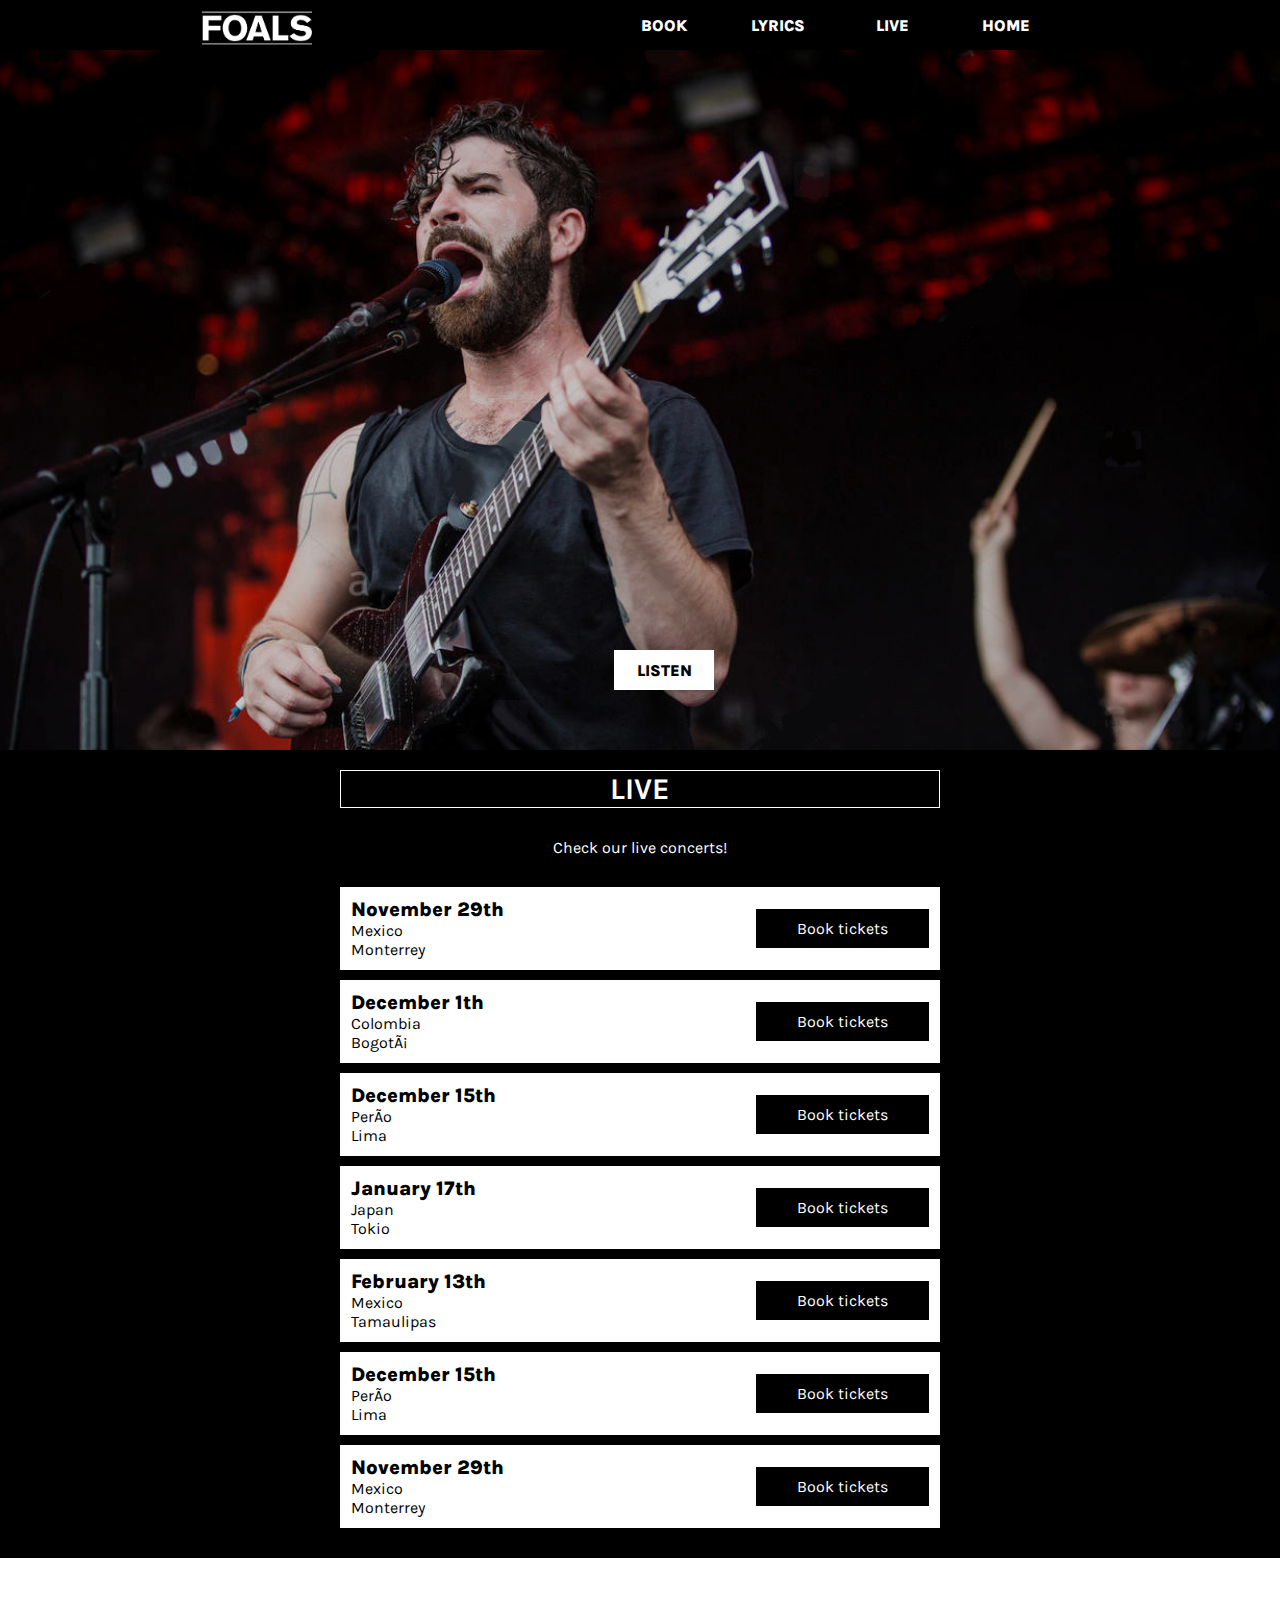
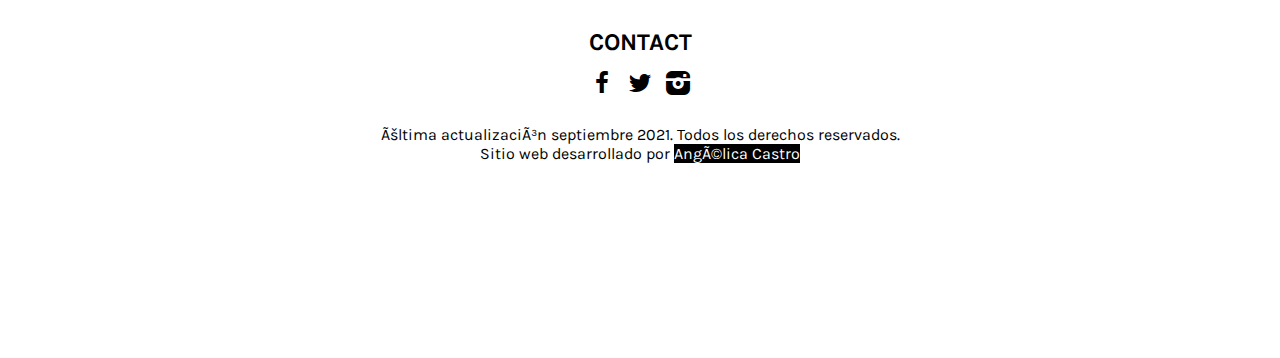
==== live.html @ 8b5d0751 "Upload all files" ====
<html>
    <head>
        <meta name="charset" content="UTF-8">
        <meta name="Description" content="Foals is a european indie rock band formed by Yannis Philippakis, Jack Bevan, Jimmy Smith y Edwin Congreave. Currently, they have released 6 albums, the most recent one called Everything Not Saved Will Be Lost - Part 2.">
        <meta name="Keywords" content="foals, uk, band, indie, rock, Transgressive, Records, subpop, Yannis, Philippakis">
        <meta name="viewport" content="width=device-width, user-scalable=no, maximum-scale=1, minimum-scale=1">
        <title>Live</title>
        <link rel="stylesheet" href="css/styles.css">
        <link rel="stylesheet" href="css/fontello.css">
    </head>
    <body>
        <nav>

            <a href="index.html"><img src="img/white_logo.png"></a> <!-- LOGO -->
            
            <!-- HAMBURGER -->
            <input type="checkbox" id="toggler"> 
            <label for="toggler" class="label">&#9776;</label>
            <!-- / HAMBURGER -->

            <!-- SIDEBAR -->
                <ul class="sidebar">
                    <li><a href="index.html">Home</a></li>
                    <li><a href="live.html">Live</a></li>
                    <li><a href="#">Lyrics</a></li>
                    <li><a href="booking.html">Book</a></li>
                </ul>
            <!-- / SIDEBAR -->
        </nav>

        <!-- BANNER -->
        <header>
            <!--IMAGEN EN EL CSS-->
            <div class="header-btn"><a href="https://open.spotify.com/artist/6FQqZYVfTNQ1pCqfkwVFEa" target="_blank">Listen</a></div>
        </header>
        <!-- / BANNER -->

        <!-- LIVE -->
        <div class="main-content-container">

            <h1>Live</h1>

            <p class="live-description">Check our live concerts!</p>

            <!-- CONCERTS -->
            <div class="live-item">
                <p class="live-item-date">November 29th</p>
                <p>Mexico</p>
                <p>Monterrey</p>
                <div class="live-btn"><a href="#">Book tickets</a></div>
            </div>

            <div class="live-item">
                <p class="live-item-date">December 1th</p>
                <p>Colombia</p>
                <p>Bogotá</p>
                <div class="live-btn"><a href="#">Book tickets</a></div>
            </div>

            <div class="live-item">
                <p class="live-item-date">December 15th</p>
                <p>Perú</p>
                <p>Lima</p>
                <div class="live-btn"><a href="#">Book tickets</a></div>
            </div>

            <div class="live-item">
                <p class="live-item-date">January 17th</p>
                <p>Japan</p>
                <p>Tokio</p>
                <div class="live-btn"><a href="#">Book tickets</a></div>
            </div>

            <div class="live-item">
                <p class="live-item-date">February 13th</p>
                <p>Mexico</p>
                <p>Tamaulipas</p>
                <div class="live-btn"><a href="#">Book tickets</a></div>
            </div>

            <div class="live-item">
                <p class="live-item-date">December 15th</p>
                <p>Perú</p>
                <p>Lima</p>
                <div class="live-btn"><a href="#">Book tickets</a></div>
            </div>

            <div class="live-item">
                <p class="live-item-date">November 29th</p>
                <p>Mexico</p>
                <p>Monterrey</p>
                <div class="live-btn"><a href="#">Book tickets</a></div>
            </div>

            <!-- / CONCERTS -->

        </div> 
        <!-- / LIVE -->

        <!-- FOOTER -->
        <div class="footer">

            <!-- ICONS -->
            <div class="footer-contact">
                <h2>Contact</h2>
                <a href="https://www.facebook.com/Foals" target="_blank"><div class="icon-facebook"></div></a>
                <a href="https://twitter.com/foals?ref_src=twsrc%5Egoogle%7Ctwcamp%5Eserp%7Ctwgr%5Eauthor" target="_blank"><div class="icon-twitter"></div></a>
                <a href="https://www.instagram.com/foals/" target="_blank"><div class="icon-instagram-filled"></div></a>
            </div>
            <!-- / ICONS -->

            <!-- INFO -->
            <div class="extra-info">
                <p>Última actualización septiembre 2021. Todos los derechos reservados.
                    <br>
                    Sitio web desarrollado por <a href="https://www.instagram.com/artbyange1/" target="_blank">Angélica Castro</a>
                </p>
            </div>
            <!-- / INFO -->
        </div>
    </body>
</html>
---- css/styles.css ----
@import url('https://fonts.googleapis.com/css2?family=Karla:wght@300;400;700&display=swap');

* {
    margin: 0;
    padding: 0;
    box-sizing: border-box;
    font-family: 'Karla', sans-serif;
}

body {
    background: black;
}

/* -------- NAV -------- */

/* nav base */
nav {
    width: 100%;
    height: 50px;
    padding-left: 10px;
    background-color: black;
    color: white;
    display: flex;
    align-items: center;
    position: fixed;
    margin-top: -50px;
    z-index: 99;
}

/* sidebar base */
nav .sidebar {
    position: absolute;
    top: 50px;
    left: 100%;
    width: 100%;
    height: 100vh;
    background-color: black;
    transition-duration: 1s;
    z-index: 100;
}

.sidebar a {
    color: white;
    text-decoration: none;
    text-transform: uppercase;
}

.sidebar li {
    width: 100%;
    height: 50px;
    display: flex;
    align-items: center;
    justify-content: center;
    transition: all 1s;
}

.sidebar li:hover {
    background-color: #242424;
}

/* hamburger base */
.label {
    font-size: 24px;
    position: relative;
    left: 90%;
    cursor: pointer;
}

/* hamburger checked */
input[type=checkbox] {
    display: none;
}

input:checked ~ .sidebar {
    left: 0%;
}

/* logo */
nav img {
   position: absolute;
   top: 0px;
   width: 130px;
   padding: 10px;
   left: 0px;
}

/* -------- HEADER -------- */

/* BANNER */

header {
    margin-top: 50px;
    height: 700px;
    width: 100%;
    background: url(/img/banner-2.jpg)  no-repeat center fixed;
    background-size: cover;
}

header::before {
    content: '';
    display: block;
    width: 100%;
    height: 700px;
    background: rgba(0, 0, 0, 0.2);
}

/* "LISTEN" BUTTON */

.header-btn {
    width: 100px;
    height: 40px;
    display: flex;
    align-items: center;
    justify-content: center;
    background-color: white;
    position: relative;
    top: -100px;
    left: 40%;
    z-index: 1;
    transition: all 1s;
}

.header-btn a {
    text-decoration: none;
    text-transform: uppercase;
    font-weight: 900;
    color: black;
}

.header-btn:hover {
    background: rgba(255, 255, 255, 0.8);
}


/* MAIN CONTAINER */

.main-content-container {
    color: white;
    width: 100%;
    padding: 20px;
    margin-top: 20px;
    margin-bottom: 60px;
    height: auto;
}

/* NEWS TITLE */

.main-content-container h1 {
    border: 1px solid white;
    color: white;
    display: flex;
    align-items: center;
    justify-content: center;
    margin-bottom: 30px;
    font-size: 30px;
    text-transform: uppercase;
}

/* ARTICLES */

.main-content-container .article {
    margin-bottom: 50px;
}

.main-content-container h2 {
    text-transform: uppercase;
}

.main-content-container img {
    width: 100%;
    margin-bottom: 20px;
    margin-top: 20px;
}

/* READ MORE BUTTON */

.main-content-container .article-btn {
    width: 100%;
    padding: 10px;
    margin-top: 20px;
    margin-bottom: 50px;
    transition: all 1s;
    float: right;
    text-align: center;
    border-bottom: 1px solid white;
}

.article-btn a {
    text-decoration: none;
    color: white;
}

.article-btn:hover {
    opacity: 0.8;
}


/* ADITIONAL INFORMATION */

.aditional-info {
    width: 100%;
    height: auto;
    color: white;
    text-transform: uppercase;
    text-align: center;
    margin-bottom: 50px;
}

.aditional-info img {
    width: 70%;
    display: block;
    margin-left: auto;
    margin-right: auto;
    margin-top: 20px;
    margin-bottom: 40px;
}

.aditional-info p {
    font-size: 25px;
    width: 90%;
    margin-left: 5%;
}

.aditional-info span {
    color: red;
}

/* -------- FOOTER -------- */

.footer {
    background: white;
    padding: 20px;
    height: 400px;
}

.footer h2 {
    text-transform: uppercase;
}

.footer-contact {
    margin-bottom: 30px;
    margin-top: 90px;
    text-align: center;
}

.footer-contact a {
    text-decoration: none;
    color: black;
    transition: all 1s;
    display: inline-flex;
    margin-top: 15px;
    font-size: 24px;
}

.footer-contact a:hover {
    opacity: 0.5;
}

.footer p {
    text-align: center;
}

.footer .extra-info a {
    color: white;
    text-decoration: none;
    background-color: black;
}

/* -------- LIVE -------- */

.live-item {
    border: 1px solid white;
    padding: 10px;
    margin-bottom: 10px;
    background-color: white;
    color: black;
}

.live-item-date {
    font-weight: 900;
    font-size: 20px;
}

.live-btn {
    width: 30%;
    background-color: black;
    padding: 10px;
    text-align: center;
    float: right;
    margin-top: -60px;
    transition: all 1s;
}

.live-btn a {
    text-decoration: none;
    color: white;
}

.live-btn:hover {
    opacity: 0.5;
}

.live-description {
    text-align: center;
    margin-bottom: 30px;
}


/* -------- BOOKING -------- */

.booking-form {
    font-size: 20px;
    text-transform: uppercase;
}

.booking-form input, textarea {
    width: 100%;
    height: 30px;
    margin-bottom: 30px;
    transition: all 1s;
    border: none;
    margin-top: 5px;
    padding: 5px;
    font-size: 20px;
}

.booking-form textarea {
    resize: none;
    height: 150px;
}

.booking-form input[type=submit] {
    height: 50px;
    text-transform: uppercase;
    font-weight: 900;
}

.booking-form input[type=submit]:hover {
    background-color: black;
    color: white;
    border: 1px solid white;
    cursor: pointer;
}


/* -------- MEDIA QUERIES movil: 350px / tablet: 768px / pantalla> 1024px -------- */

/* NAV */
@media (min-width: 1024px) {

    /* HIDE HAMBURGER */
    nav .label {
        display: none;
    }

    nav .sidebar {
        left: 0%;
        height: 50px;
        width: 50%;
        position: absolute;
        margin-top: -50px;
        margin-left: 35%;
        justify-content: center;
    }

    nav .sidebar li {
        display: inline-flex;
        width: 10%;
        height: 50px;
        float: right;
        margin-right: 50px;
        font-weight: 900;
    }

    /* MOVE LOGO TO RIGHT */
    nav img {
        margin-left: 15%;
    }
}

/* HEADER */ 
@media (min-width: 1024px) {
    .header-btn {
        left: 48%;
    }
}

/* ARTICLES */
@media (min-width: 1024px) {
    .main-content-container {
        width: 50%;
        margin: auto;
    }

    .article h2 {
        font-size: 32px;
    }
}

/* ADDITIONAL INFORMATION */
@media (min-width:1024px) {
    .aditional-info {
        width: 50%;
        margin: auto;
        margin-bottom: 100px;
    }
}

/* FOOTER */

@media (min-width: 1024px) {
    .footer-contact {
        margin-top: 50px;
    }
}

/* LIVE */

@media (min-width: 1024px){
    .live-btn {
        margin-top: -50px;
    }
}
---- css/fontello.css ----
@font-face {
  font-family: 'fontello';
  src: url('../font/fontello.eot?75495952');
  src: url('../font/fontello.eot?75495952#iefix') format('embedded-opentype'),
       url('../font/fontello.woff2?75495952') format('woff2'),
       url('../font/fontello.woff?75495952') format('woff'),
       url('../font/fontello.ttf?75495952') format('truetype'),
       url('../font/fontello.svg?75495952#fontello') format('svg');
  font-weight: normal;
  font-style: normal;
}
/* Chrome hack: SVG is rendered more smooth in Windozze. 100% magic, uncomment if you need it. */
/* Note, that will break hinting! In other OS-es font will be not as sharp as it could be */
/*
@media screen and (-webkit-min-device-pixel-ratio:0) {
  @font-face {
    font-family: 'fontello';
    src: url('../font/fontello.svg?75495952#fontello') format('svg');
  }
}
*/
[class^="icon-"]:before, [class*=" icon-"]:before {
  font-family: "fontello";
  font-style: normal;
  font-weight: normal;
  speak: never;

  display: inline-block;
  text-decoration: inherit;
  width: 1em;
  margin-right: .2em;
  text-align: center;
  /* opacity: .8; */

  /* For safety - reset parent styles, that can break glyph codes*/
  font-variant: normal;
  text-transform: none;

  /* fix buttons height, for twitter bootstrap */
  line-height: 1em;

  /* Animation center compensation - margins should be symmetric */
  /* remove if not needed */
  margin-left: .2em;

  /* you can be more comfortable with increased icons size */
  /* font-size: 120%; */

  /* Font smoothing. That was taken from TWBS */
  -webkit-font-smoothing: antialiased;
  -moz-osx-font-smoothing: grayscale;

  /* Uncomment for 3D effect */
  /* text-shadow: 1px 1px 1px rgba(127, 127, 127, 0.3); */
}

.icon-facebook:before { content: '\f09a'; } /* '' */
.icon-twitter:before { content: '\f309'; } /* '' */
.icon-instagram-filled:before { content: '\f31f'; } /* '' */
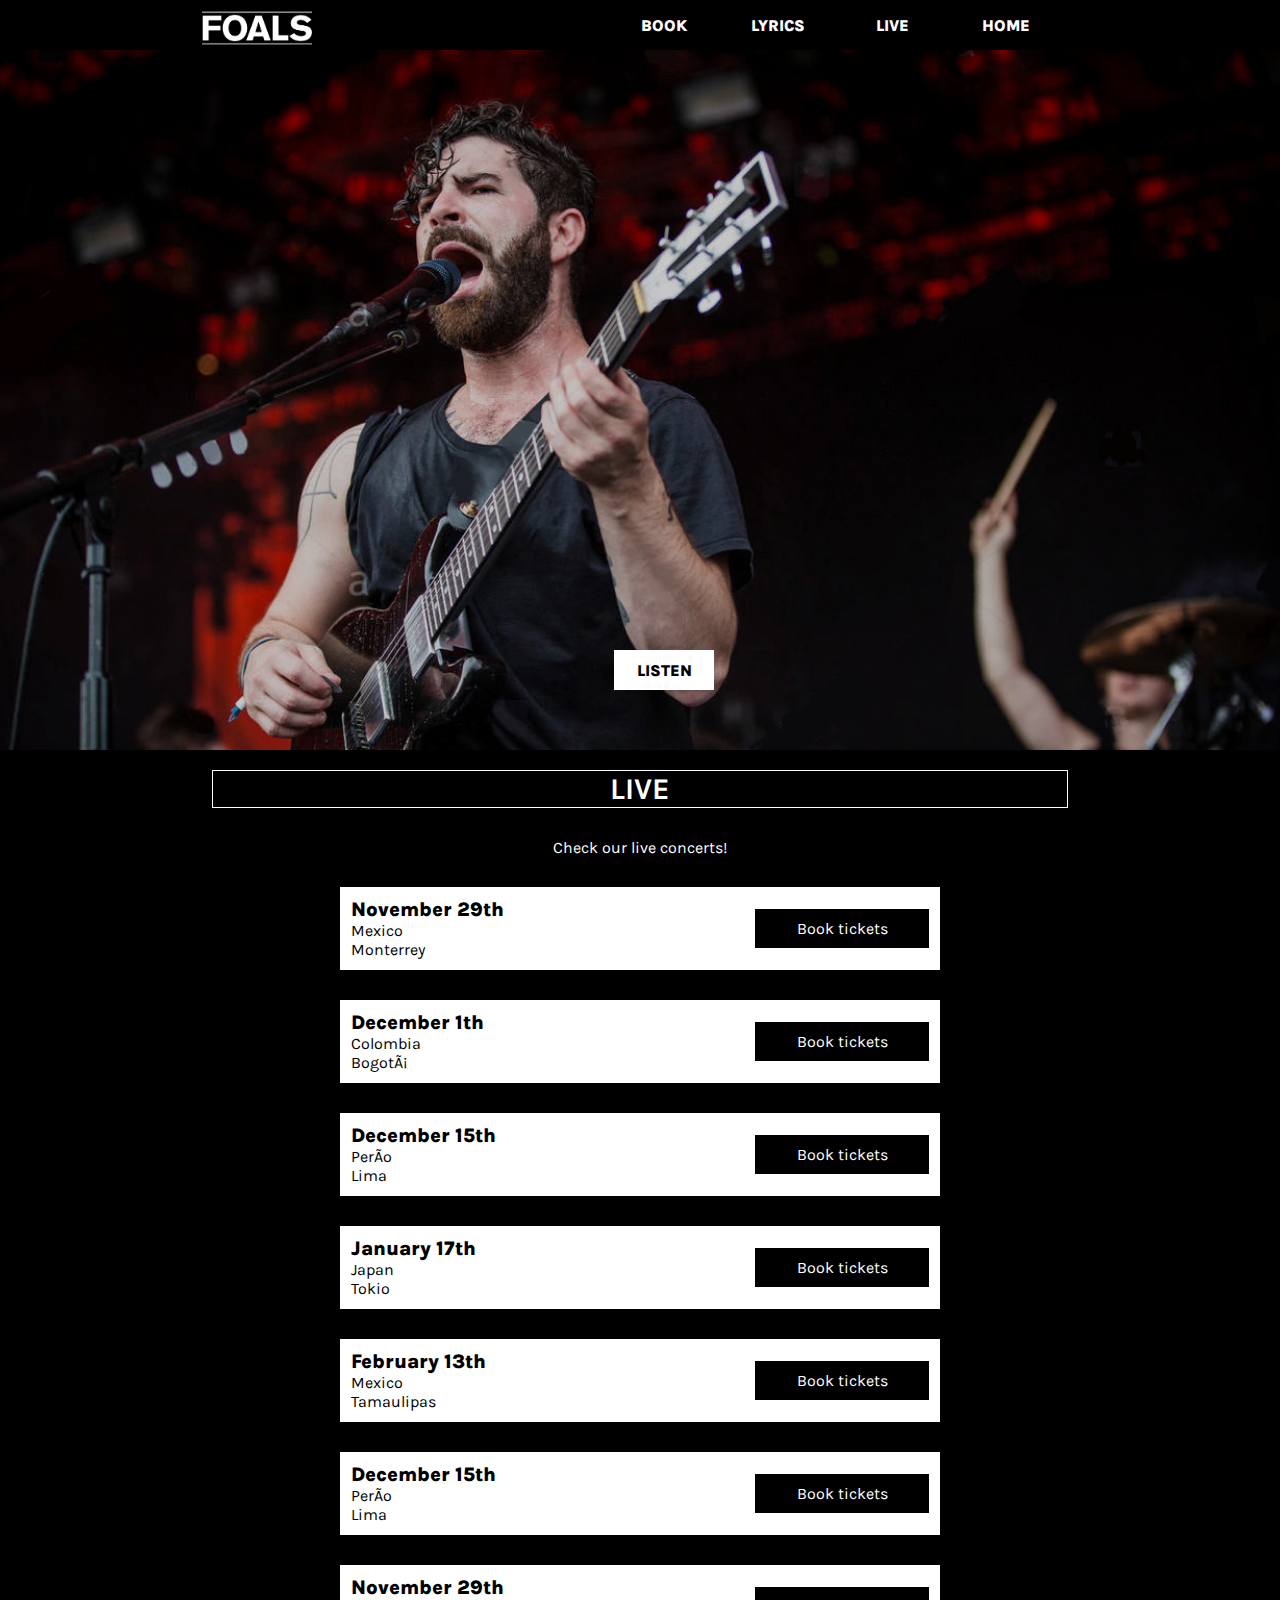
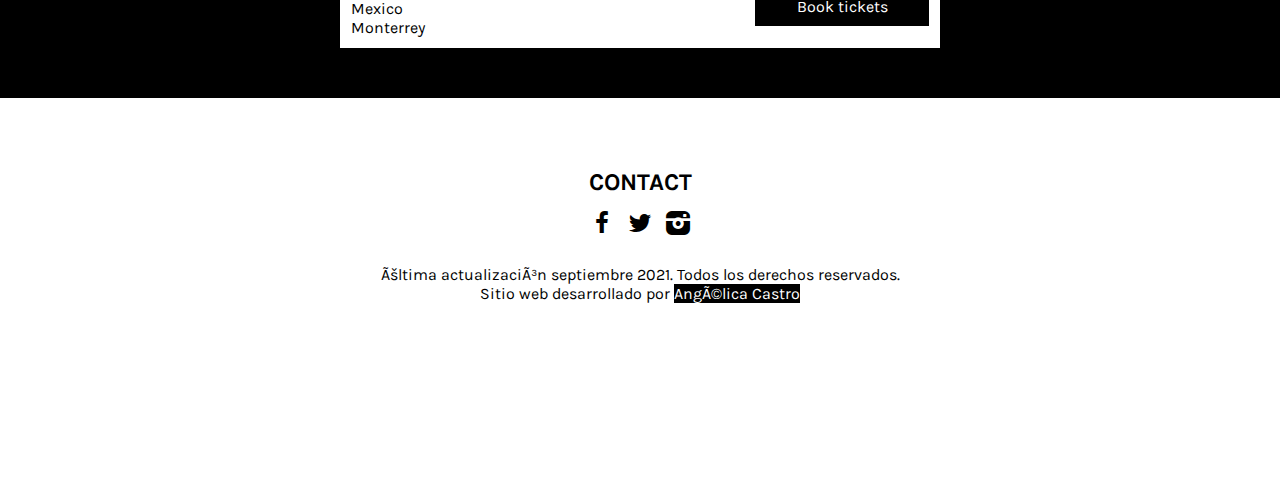
==== commit c03a9ddf: "Add files via upload" ====
--- a/live.html
+++ b/live.html
@@ -47,49 +47,49 @@
                 <p class="live-item-date">November 29th</p>
                 <p>Mexico</p>
                 <p>Monterrey</p>
-                <div class="live-btn"><a href="#">Book tickets</a></div>
+                <div class="live-btn"><a href="https://www.gigsandtours.com/tour/foals" target="_blank">Book tickets</a></div>
             </div>
 
             <div class="live-item">
                 <p class="live-item-date">December 1th</p>
                 <p>Colombia</p>
                 <p>Bogotá</p>
-                <div class="live-btn"><a href="#">Book tickets</a></div>
+                <div class="live-btn"><a href="https://www.gigsandtours.com/tour/foals" target="_blank">Book tickets</a></div>
             </div>
 
             <div class="live-item">
                 <p class="live-item-date">December 15th</p>
                 <p>Perú</p>
                 <p>Lima</p>
-                <div class="live-btn"><a href="#">Book tickets</a></div>
+                <div class="live-btn"><a href="https://www.gigsandtours.com/tour/foals" target="_blank">Book tickets</a></div>
             </div>
 
             <div class="live-item">
                 <p class="live-item-date">January 17th</p>
                 <p>Japan</p>
                 <p>Tokio</p>
-                <div class="live-btn"><a href="#">Book tickets</a></div>
+                <div class="live-btn"><a href="https://www.gigsandtours.com/tour/foals" target="_blank">Book tickets</a></div>
             </div>
 
             <div class="live-item">
                 <p class="live-item-date">February 13th</p>
                 <p>Mexico</p>
                 <p>Tamaulipas</p>
-                <div class="live-btn"><a href="#">Book tickets</a></div>
+                <div class="live-btn"><a href="https://www.gigsandtours.com/tour/foals" target="_blank">Book tickets</a></div>
             </div>
 
             <div class="live-item">
                 <p class="live-item-date">December 15th</p>
                 <p>Perú</p>
                 <p>Lima</p>
-                <div class="live-btn"><a href="#">Book tickets</a></div>
+                <div class="live-btn"><a href="https://www.gigsandtours.com/tour/foals" target="_blank">Book tickets</a></div>
             </div>
 
             <div class="live-item">
                 <p class="live-item-date">November 29th</p>
                 <p>Mexico</p>
                 <p>Monterrey</p>
-                <div class="live-btn"><a href="#">Book tickets</a></div>
+                <div class="live-btn"><a href="https://www.gigsandtours.com/tour/foals" target="_blank">Book tickets</a></div>
             </div>
 
             <!-- / CONCERTS -->
--- a/css/styles.css
+++ b/css/styles.css
@@ -92,7 +92,7 @@
     margin-top: 50px;
     height: 700px;
     width: 100%;
-    background: url(/img/banner-2.jpg)  no-repeat center fixed;
+    background: url("../img/banner-2.jpg")  no-repeat center fixed;
     background-size: cover;
 }
 
@@ -156,29 +156,44 @@
     text-transform: uppercase;
 }
 
+/* ARTICLE WARP */
+
+.article-wrap {
+    display: block;
+    margin-bottom: 50px;
+}
+
 /* ARTICLES */
 
-.main-content-container .article {
-    margin-bottom: 50px;
-}
-
-.main-content-container h2 {
-    text-transform: uppercase;
-}
-
-.main-content-container img {
+.article-wrap .article {
+    vertical-align: top;
+    margin-bottom: 100px;
+}
+
+.article-wrap h2 {
+    text-transform: uppercase;
+}
+
+.article-wrap img {
     width: 100%;
     margin-bottom: 20px;
     margin-top: 20px;
 }
 
+.article p {
+    display: none;
+}
+
+.article p:first-of-type {
+    display: block;
+}
+
 /* READ MORE BUTTON */
 
-.main-content-container .article-btn {
+.article-wrap .article-btn {
     width: 100%;
     padding: 10px;
     margin-top: 20px;
-    margin-bottom: 50px;
     transition: all 1s;
     float: right;
     text-align: center;
@@ -194,6 +209,9 @@
     opacity: 0.8;
 }
 
+hr {
+    display: none;
+}
 
 /* ADITIONAL INFORMATION */
 
@@ -287,7 +305,7 @@
     padding: 10px;
     text-align: center;
     float: right;
-    margin-top: -60px;
+    margin-top: -50px;
     transition: all 1s;
 }
 
@@ -388,12 +406,36 @@
 /* ARTICLES */
 @media (min-width: 1024px) {
     .main-content-container {
-        width: 50%;
+        width: 70%;
         margin: auto;
+    }
+
+    .article-wrap {
+        margin-bottom: 0px;
+    }
+
+    .article-wrap .article {
+        width: 28%;
+        display: inline-block;
+        margin-right: 5%;
+        overflow: hidden;
+        margin-bottom: 50px;
     }
 
     .article h2 {
         font-size: 32px;
+    }
+
+    .article p {
+        display: block;
+    }
+
+    .article-btn {
+        display: none;
+    }
+
+    hr {
+        display: block;
     }
 }
 
@@ -404,6 +446,10 @@
         margin: auto;
         margin-bottom: 100px;
     }
+
+    .aditional-info img {
+        width: 50%;
+    }
 }
 
 /* FOOTER */
@@ -417,7 +463,18 @@
 /* LIVE */
 
 @media (min-width: 1024px){
-    .live-btn {
-        margin-top: -50px;
+    .live-item {
+        width: 70%;
+        margin: auto;
+        margin-bottom: 30px;
+    }
+}
+
+/* BOOKING */
+
+@media (min-width: 1024px){
+    form {
+        width: 70%;
+        margin: auto;
     }
 }